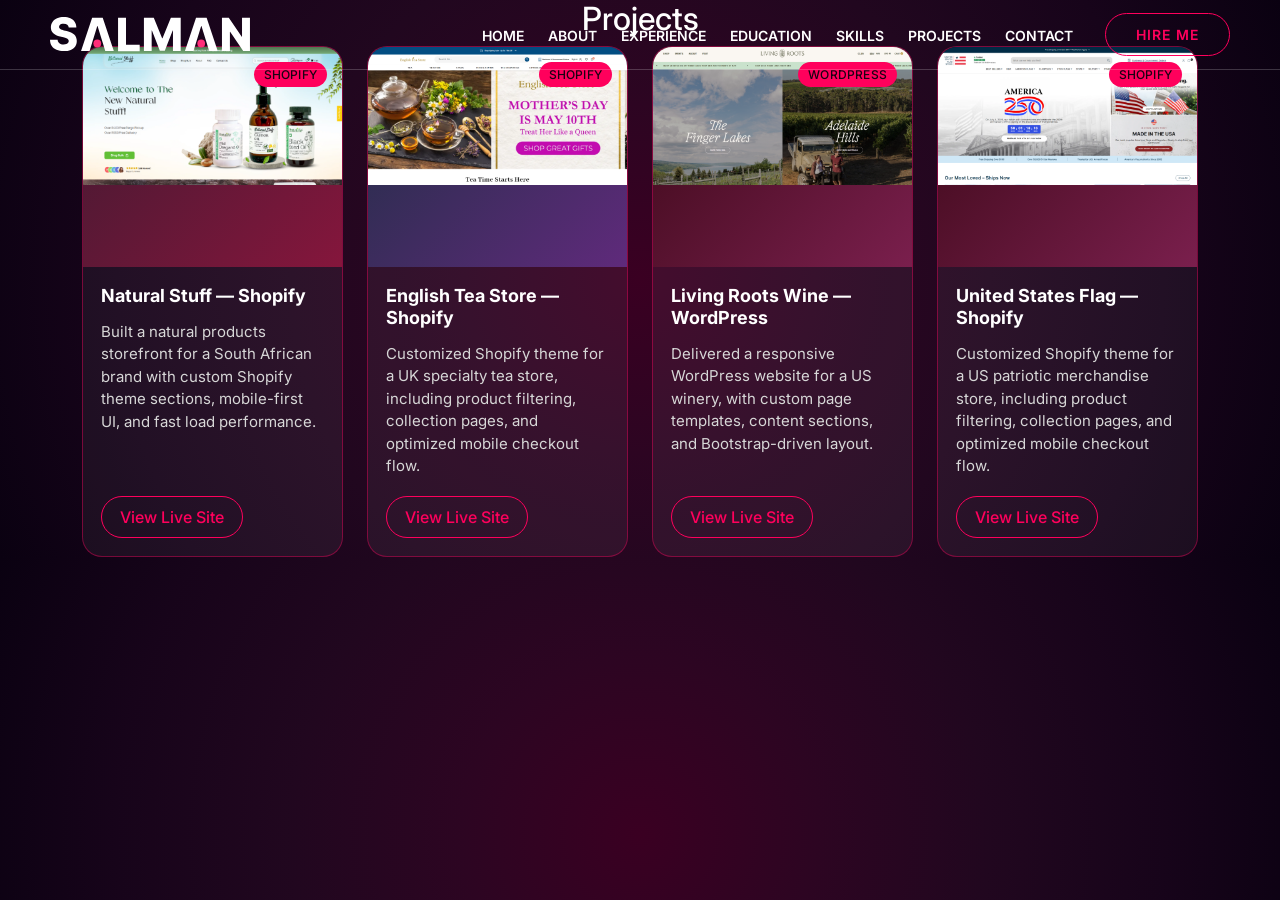
==== projects.html @ 9a0edfce "new page" ====
<!DOCTYPE html>
<html lang="en">
<head>
    <!-- Meta Tags -->
    <meta charset="UTF-8">
    <meta name="viewport" content="width=device-width, initial-scale=1.0">

    <!-- Css Files -->
    <link rel="stylesheet" href="css/bootstrap.css"/>
    <link rel="stylesheet" href="https://cdnjs.cloudflare.com/ajax/libs/animate.css/3.2.3/animate.css">
    <link rel="stylesheet" href="css/style.css"/>
    <link rel="stylesheet" href="css/responsive.css"/>
    <title>Projects - Salman Ansari Portfolio</title>
   
</head>
<body>

    <!-- Body Backgroun Animation -->
    <div class="hero"> 
        <div class="cube"></div>
        <div class="cube"></div>
        <div class="cube"></div>
        <div class="cube"></div>
        <div class="cube"></div>
        <div class="cube"></div>
        <div class="cube"></div>
        <div class="cube"></div>
        <div class="cube"></div>
        <div class="cube"></div>
    </div>
    <!-- Body Backgroun Animation -->

    <main>

        <!-- Navbar -->
        <header class="header">
            <div class="nav">
                <a href="index.html" class="site_logo">
                    <img src="Images/logo.svg" alt="Logo">
                </a>
                <button class="burger_menu">
                    <span></span>
                </button>
            </div>
            <div id="menu" class="">
                <nav class="main-nav">
                    <ul>
                        <li>
                            <a href="index.html#home" class="nav-link"> Home </a>
                        </li>
                        <li>
                            <a href="index.html#about" class="nav-link"> About </a>
                        </li>
                        <li> 
                            <a href="index.html#experience-edu" class="nav-link"> Experience </a>
                        </li>
                        <li>
                            <a href="index.html#experience-edu" class="nav-link"> Education </a>
                        </li>
                        <li>
                            <a href="index.html#skills" class="nav-link"> Skills </a>
                        </li>
                        <li>
                            <a href="#projects" class="nav-link active"> Projects </a>
                        </li>
                        <li>
                            <a href="index.html#contact" class="nav-link"> Contact </a>
                        </li>
                    </ul>
                </nav>
                <a href="index.html#contact" class="header-cta">Hire Me</a>

                <div class="menu-footer">
                    <div class="footer-nav">
                        <ul>
                            <li>
                                <a href="#"><i class="bi bi-facebook"></i> Facebook</a>
                            </li>
                            <li>
                                <a href="#"><i class="bi bi-instagram"></i> Instagram</a>
                            </li>
                            <li>
                                <a href="#"><i class="bi bi-twitter"></i> Twitter</a>
                            </li>
                            <li>
                                <a href="https://www.linkedin.com/in/salman-ansari-b76303213/"><i class="bi bi-linkedin"></i> Linkedin</a>
                            </li>
                        </ul>
                    </div>
                </div>
            </div>
        </header>
        <!-- Navbar End -->

        <!-- Projects Section -->
        <div class="projects_page">
            <div class="container">
                <div class="row justify-content-center">
                    <div class="col-12 text-center">
                        <h2>Projects</h2>
                    </div>
                </div>
                <div class="row g-4">
                    <div class="col-12 col-md-6 col-lg-3">
                        <div class="project-card">
                            <div class="project-thumb project-natural">
                                <img src="Images/project-image1.png" alt="Natural Stuff Shopify Storefront" class="img-fluid">
                            </div>
                            <div class="project-content">
                                <h6>Natural Stuff — Shopify <span class="project-badge">Shopify</span></h6>
                                <p>Built a natural products storefront for a South African brand with custom Shopify theme sections, mobile-first UI, and fast load performance.</p>
                                <a href="https://www.naturalstuff.co.za" target="_blank" class="project-btn">View Live Site</a>
                            </div>
                        </div>
                    </div>
                    <div class="col-12 col-md-6 col-lg-3">
                        <div class="project-card">
                            <div class="project-thumb project-tea">
                                <img src="Images/project-image2.png" alt="English Tea Store Shopify Storefront" class="img-fluid">
                            </div>
                            <div class="project-content">
                                <h6>English Tea Store — Shopify <span class="project-badge">Shopify</span></h6>
                                <p>Customized Shopify theme for a UK specialty tea store, including product filtering, collection pages, and optimized mobile checkout flow.</p>
                                <a href="https://www.englishteastore.com" target="_blank" class="project-btn">View Live Site</a>
                            </div>
                        </div>
                    </div>
                    <div class="col-12 col-md-6 col-lg-3">
                        <div class="project-card">
                            <div class="project-thumb project-wine">
                                <img src="Images/project-image3.png" alt="Living Roots Wine WordPress Website" class="img-fluid">
                            </div>
                            <div class="project-content">
                                <h6>Living Roots Wine — WordPress <span class="project-badge">WordPress</span></h6>
                                <p>Delivered a responsive WordPress website for a US winery, with custom page templates, content sections, and Bootstrap-driven layout.</p>
                                <a href="https://www.livingrootswine.com" target="_blank" class="project-btn">View Live Site</a>
                            </div>
                        </div>
                    </div>
                    <div class="col-12 col-md-6 col-lg-3 ">
                        <div class="project-card">
                            <div class="project-thumb project-wine">
                                <img src="Images/project-image4.png" alt="United States Flag Website" class="img-fluid">
                            </div>
                            <div class="project-content">
                                <h6>United States Flag — Shopify <span class="project-badge">Shopify</span></h6>
                                <p>Customized Shopify theme for a US patriotic merchandise store, including product filtering, collection pages, and optimized mobile checkout flow.</p>
                                <a href="https://www.united-states-flag.com/" target="_blank" class="project-btn">View Live Site</a>
                            </div>
                        </div>
                    </div>
                </div>
            </div>
        </div>

    </main>

    <!-- Js Files -->
    <script src="js/bootstrap.js"></script>
    <script src="js/javascript.js"></script>
</body>
</html>
---- css/style.css ----
/* Custom Fonts */
@import url('https://fonts.googleapis.com/css2?family=Inter:ital,opsz,wght@0,14..32,100..900;1,14..32,100..900&display=swap');

/* Bootstrap Icon */
@import url("https://cdn.jsdelivr.net/npm/bootstrap-icons@1.11.1/font/bootstrap-icons.css");


* {
    margin: 0;
    padding: 0;
    box-sizing: border-box;
}

body {
    overflow-x: hidden;
    font-family: 'Inter', sans-serif;
    background-image: radial-gradient(circle, #3a0022, #2d0522, #21071f, #17041a, #0a0111);
    color: #FFF;
}

button:focus {
    outline: none;
}

/* Body Background Animation */
.hero {
    position: absolute;
    left: 0;
    top: 0;
    width: 100%;
    height: 100vh;
    overflow: hidden;
    z-index: -1;
}

.cube {
    position: absolute;
    top: 80vh;
    left: 45vw;
    width: 10px;
    height: 10px;
    border: solid 1px #680228;
    transform-origin: top left;
    transform: scale(0) rotate(0deg) translate(-50%, -50%);
    -webkit-animation: cube 10s ease-in forwards infinite;
    animation: cube 10s ease-in forwards infinite;
}

.cube:nth-child(2n) {
    border-color: #461929;
}

.cube:nth-child(2) {
    -webkit-animation-delay: 1s;
    animation-delay: 1s;
    left: 25vw;
    top: 40vh;
}

.cube:nth-child(3) {
    -webkit-animation-delay: 2s;
    animation-delay: 2s;
    left: 88vw;
    top: 78vh;
}

.cube:nth-child(4) {
    -webkit-animation-delay: 4s;
    animation-delay: 4s;
    left: 90vw;
    top: 10vh;
}

.cube:nth-child(5) {
    -webkit-animation-delay: 5s;
    animation-delay: 5s;
    left: 10vw;
    top: 85vh;
}

.cube:nth-child(6) {
    -webkit-animation-delay: 7s;
    animation-delay: 7s;
    left: 43vw;
    top: 27vh;
}

.cube:nth-child(7) {
    -webkit-animation-delay: 8s;
    animation-delay: 8s;
    left: 60vw;
    top: 5vh;
}

.cube:nth-child(8) {
    -webkit-animation-delay: 9s;
    animation-delay: 9s;
    left: 75vw;
    top: 25vh;
}

.cube:nth-child(9) {
    -webkit-animation-delay: 11s;
    animation-delay: 11s;
    left: 8vw;
    top: 23vh;
}

.cube:nth-child(10) {
    -webkit-animation-delay: 12s;
    animation-delay: 12s;
    left: 60vw;
    top: 52vh;
}

@-webkit-keyframes cube {
    from {
        transform: scale(0) rotate(0deg) translate(-50%, -50%);
        opacity: 1;
    }

    to {
        transform: scale(20) rotate(960deg) translate(-50%, -50%);
        opacity: 0;
    }
}

@keyframes cube {
    from {
        transform: scale(0) rotate(0deg) translate(-50%, -50%);
        opacity: 1;
    }

    to {
        transform: scale(20) rotate(960deg) translate(-50%, -50%);
        opacity: 0;
    }
}


/* Header Css Start */
.header {
    padding: 10px 50px;
    border-bottom: 1px solid rgb(255 255 255 / 20%);
    position: fixed;
    top: 0;
    width: 100%;
    z-index: 99;
    transition: 0.25s ease-in-out;
}
.header.active {
    background-color: rgb(23 4 26 / 90%);
}
.header .nav {
    align-items: center;
    justify-content: space-between;
}

/* .header .site_logo {
    font-size: 35px;
    font-weight: 700;
    text-transform: uppercase;
    letter-spacing: 0.4px;
    color: #FFF;
    text-decoration: none;
} */
.header .site_logo img {
    width: 100%;
    max-width: 200px;
    height: auto;
}
#menu {
    /* background: #f3f3f3; */
    background-image: linear-gradient(to left top, #0a0111, #17041a, #21071f, #2d0522, #3a0022);
    height: 100%;
    left: 0;
    opacity: 0;
    overflow: hidden;
    position: fixed;
    text-align: center;
    top: 0;
    transition: all 0.4s ease-in-out;
    visibility: hidden;
    width: 100%;
    z-index: 1100;
}

#menu.open {
    opacity: 1;
    visibility: visible;
}

#menu.open li {
    -webkit-animation-duration: 1s;
    animation-duration: 1s;
    -webkit-animation-fill-mode: both;
    animation-fill-mode: both;
    -webkit-animation-name: fadeInUp;
    animation-name: fadeInUp;
}

#menu.open li:nth-child(1) {
    -webkit-animation-delay: 0.1s;
    animation-delay: 0.1s;
}

#menu.open li:nth-child(2) {
    -webkit-animation-delay: 0.2s;
    animation-delay: 0.2s;
}

#menu.open li:nth-child(3) {
    -webkit-animation-delay: 0.3s;
    animation-delay: 0.3s;
}

#menu.open li:nth-child(4) {
    -webkit-animation-delay: 0.4s;
    animation-delay: 0.4s;
}

#menu.open li:nth-child(5) {
    -webkit-animation-delay: 0.5s;
    animation-delay: 0.5s;
}

#menu.open li:nth-child(6) {
    -webkit-animation-delay: 0.6s;
    animation-delay: 0.6s;
}

#menu.open li:nth-child(7) {
    -webkit-animation-delay: 0.7s;
    animation-delay: 0.7s;
}

#menu.open li:nth-child(8) {
    -webkit-animation-delay: 0.8s;
    animation-delay: 0.8s;
}

#menu.open li:nth-child(9) {
    -webkit-animation-delay: 0.9s;
    animation-delay: 0.9s;
}

#menu.open li:nth-child(10) {
    -webkit-animation-delay: 1s;
    animation-delay: 1s;
}

#menu ul:hover a {
    opacity: 0.5;
}

#menu ul a {
    -webkit-transform: translateZ(0);
    transition: opacity 0.3s ease-in-out;
    position: relative;
}

#menu ul a::before {
    content: "";
    position: absolute;
    left: 0;
    top: 50%;
    transform: translateY(-50%);
    width: 0%;
    height: 2px;
    background-color: #FFF;
    transition: 0.3s ease-in-out;
}
#menu ul a:hover::before {
    width: 100%;
}
#menu ul a:hover {
    opacity: 1;
}



#menu .main-nav {
    position: relative;
    top: 50%;
    transform: translateY(-50%);
}

#menu .main-nav ul {
    list-style: none;
    margin: 0;
    padding: 0;
}

#menu .main-nav ul li {
    text-align: left;
    padding-inline: 40px;
}

#menu .main-nav a {
    color: #FFF;
    display: inline-block;
    font-size: 3vw;
    font-weight: bold;
    padding: 8px 10px;
    text-decoration: none;
    text-transform: uppercase;
    font-weight: 900;
    text-align: left;
    line-height: 1.2em;
}

#menu .main-nav a:first {
    padding-top: 0;
}

#menu .menu-footer {
    padding: 2rem;
    bottom: 0;
    left: 0;
    position: absolute;
    right: 0;
}

#menu .menu-footer ul {
    display: inline-block;
    list-style: none;
    margin: 0;
    padding: 0;
}

#menu .menu-footer ul li {
    display: inline;
    margin: 0 1rem;
}

#menu .menu-footer a {
    color: #FFF;
    text-decoration: none;
    text-transform: uppercase;
}

.burger_menu {
    background-color: transparent;
    border: none;
    cursor: pointer;
    display: inline-block;
    height: 50px;
    outline: none;
    padding: 0;
    pointer-events: initial;
    position: relative;
    vertical-align: middle;
    width: 50px;
    z-index: 1110;
}

.burger_menu span {
    background-color: #FFF;
    content: "";
    display: block;
    height: 2px;
    left: calc(50% - 13px);
    position: absolute;
    top: calc(50% - 1px);
    transform-origin: 50% 50%;
    transition: background-color 0.2s ease-in-out, top 0.2s 0.2s ease-out, transform 0.2s linear;
    width: 26px;
}

.burger_menu span:before,
.burger_menu span:after {
    background-color: #FFF;
    content: "";
    display: block;
    height: 2px;
    position: absolute;
    transform-origin: 50% 50%;
    transition: background-color 0.2s ease-in-out, top 0.2s 0.2s ease-out, transform 0.2s linear;
    width: 26px;
}

.burger_menu span:before {
    top: 7px;
}

.burger_menu span:after {
    top: -7px;
}

.burger_menu.active span {
    background-color: transparent;
    transition: background 0.2s ease-out;
}

.burger_menu.active span:before,
.burger_menu.active span:after {
    transition: top 0.2s ease-out, transform 0.2s 0.2s ease-out;
}

.burger_menu.active span:before {
    top: 0;
    transform: rotate3d(0, 0, 1, -45deg);
}

.burger_menu.active span:after {
    top: 0;
    transform: rotate3d(0, 0, 1, 45deg);
}


/* Header CSS End */

/* Full Page Navigation */
#fp-nav ul {
    background: #FFF;
    display: block;
    width: 3px;
}
#fp-nav ul li {
    margin: 0;
    height: 40px;
}
#fp-nav ul li a span:nth-child(2) {
    width: 3px !important;
    height: 100% !important;
    border-radius: 0 !important;
    left: 0;
    top: 0;
    margin: 0;
    transition: 0.3s ease-in-out;
    background: transparent;
    border: 0 !important;
}
#fp-nav ul li a.active span:nth-child(2) {
    background: #ff005c;
    margin: 0;
}
/* Full Page Navigation End */

/* Banner Section Css */
.banner_section h6 {
    text-transform: uppercase;
    letter-spacing: 3px;
    border-bottom: 2px solid #ff005c;
    display: inline-block;
    padding: 0 0px 4px 0px;
    font-size: 20px;
    font-weight: 500;
    margin-bottom: 24px;
}

.banner_section h1 {
    font-size: 90px;
    letter-spacing: 0.5px;
    font-weight: 700;
    text-transform: capitalize;
    line-height: 1.1em;
}

.banner_section h1 span {
    font-weight: 800;
    text-transform: uppercase;
    color: #ff005c;
    letter-spacing: 0.9px;
}

/* Download CV Button */
.download-btn {
    display: inline-block;
    margin-top: 30px;
    padding: 15px 30px;
    background: transparent;
    color: #ff005c;
    text-decoration: none;
    font-size: 18px;
    font-weight: 600;
    text-transform: uppercase;
    letter-spacing: 1px;
    border-radius: 50px;
    transition: all 0.3s ease;
    border: 1px solid #ff005c;
    animation: fadeInUp 1.2s ease-out 0.2s both;
}

.download-btn:hover {
    transform: translateY(-3px);
    background: #ff005c;
    color: #fff;
}

/* Banner Section Css End */


/* About Section Css Start */
.about_txt h6 {
    font-size: 20px;
    font-weight: 500;
    letter-spacing: 3px;
    margin-bottom: 16px;
    border-bottom: 2px solid #ff005c;
    display: inline-block;
    padding: 0 0px 4px 0px;
    text-transform: uppercase;
}

.about-summary {
    margin-top: 0px;
    overflow: hidden;
    overflow-y: auto;
}

.about_txt p {
    font-size: 18px;
    letter-spacing: 0.5px;
    line-height: 1.7em;
    margin-top: 0px;
    margin-bottom: 0;
}

.summery-read {
    color: #ff005c;
    text-transform: uppercase;
    font-size: 13px;
    font-weight: 600;
    cursor: pointer;
}

/* Firefox */
.about-summary {
    scrollbar-width: auto;
    scrollbar-color: #ff005c #25051f;
}

/* Chrome, Edge, and Safari */
.about-summary::-webkit-scrollbar {
    width: 10px;
}

.about-summary::-webkit-scrollbar-track {
    background: #25051f;
}

.about-summary::-webkit-scrollbar-thumb {
    background-color: #ff005c;
    border-radius: 0px;
    border: 1px solid #25051f;
}

/* About Section Css End */


/* Skills Section Css Start */
.skill_box::before {
    content: "";
    background-color: #ff005c;
    width: 100%;
    height: 100%;
    position: absolute;
    left: 50%;
    top: 50%;
    transform: translate(-50%, -50%) scale(0);
    transition: 0.3s ease-in-out;
    z-index: -1;
    margin-top: -1px;
    margin-bottom: -1px;
}
.skill_box:hover::before {
    transform: translate(-50%, -50%) scale(1);
}
.skill_box p {
    text-transform: uppercase;
    letter-spacing: 0.5px;
    font-weight: 600;
    font-size: 16px;
    /* margin-top: 14px; */
    margin-bottom: 0;
    transition: 0.3s ease-in-out;
}
.skill_box svg {
    transition-delay: 0.28s;
}
.skill_box:hover svg {
    filter: brightness(0) saturate(100%) invert(2%) sepia(53%) saturate(5116%) hue-rotate(269deg) brightness(71%) contrast(102%);
}
.skill_box:hover p {
    color: #0a0111;
}
.exp-div ul {
    list-style: none;
    padding-left: 0;
}

/* Projects Section Css Start */
.projects_section {
    padding: 100px 0;
    /* background: rgba(255, 255, 255, 0.01); */
}

.projects_section h2 {
    font-size: 50px;
    font-weight: 700;
    text-align: center;
    margin-bottom: 40px;
}

.project-card {
    background: rgba(255, 255, 255, 0.05);
    border-radius: 20px;
    overflow: hidden;
    transition: transform 0.3s ease, box-shadow 0.3s ease;
    border: 1px solid rgba(255, 0, 92, 0.4);
    display: flex;
    flex-direction: column;
    height: 100%;
    position: relative;
}

.project-card:hover {
    transform: translateY(-8px);
    box-shadow: 0 30px 60px rgba(0, 0, 0, 0.16);
}

.project-thumb {
    min-height: 220px;
    background-size: cover;
    background-position: center;
    flex: 0 0 auto;
}
.project-thumb img {
    width: 100%;
    height: auto;
}
.project-natural {
    background: linear-gradient(135deg, #3f1a31 0%, #85163c 100%);
}

.project-tea {
    background: linear-gradient(135deg, #1f2e44 0%, #5f2a7b 100%);
}

.project-wine {
    background: linear-gradient(135deg, #3a0816 0%, #7a1f4d 100%);
}

.project-content {
    padding: 24px;
    display: flex;
    flex-direction: column;
    flex: 1;
}

.project-content h6 {
    font-size: 22px;
    font-weight: 700;
    margin-bottom: 14px;
    color: #fff;
    display: flex;
    align-items: center;
    gap: 12px;
    flex-wrap: wrap;
}

.project-badge {
    display: inline-block;
    padding: 5px 10px;
    font-size: 12px;
    font-weight: 500;
    color: #1a0112;
    background: #ff005c;
    border-radius: 999px;
    text-transform: uppercase;
    letter-spacing: 0.2px;
    position: absolute;
    top: 15px;
    right: 15px;
    line-height: normal;
}

.project-content p {
    font-size: 16px;
    line-height: 1.75em;
    color: #d7d7d7;
    margin-bottom: 18px;
    flex: 1;
}

.project-btn {
    display: inline-flex;
    align-items: center;
    justify-content: center;
    padding: 8px 18px;
    border: 1px solid #ff005c;
    color: #ff005c;
    background: transparent;
    border-radius: 999px;
    font-weight: 500;
    text-decoration: none;
    transition: background 0.3s ease, color 0.3s ease, transform 0.3s ease;
    margin-top: auto;
    width: fit-content;
}

.project-btn:hover {
    background: rgba(255, 0, 92, 0.12);
    color: #fff;
    transform: translateY(-1px);
    border-color: #ff005c;
}
.projects_section .container {
    max-width: 1810px;
}

/* Projects Section Css End */

/* Contact Section Css Start */
.contact_section h2 {
    font-size: 50px;
    font-weight: 700;
    text-align: center;
    margin-bottom: 30px;
}


.contact_section a {
    color: #ff005c;
    text-decoration: none;
}
/* Banner Section Enhanced */
.banner_section {
    display: flex;
    align-items: center;
    justify-content: center;
    min-height: 100vh;
    text-align: center;
    position: relative;
}

.banner_section h6 {
    font-size: 20px;
    font-weight: 300;
    letter-spacing: 3px;
    margin-bottom: 20px;
    color: #ff005c;
    animation: fadeInUp 1s ease-out;
}

.banner_section h1 {
    font-size: 80px;
    font-weight: 700;
    letter-spacing: 0.5px;
    line-height: 1.1em;
    animation: fadeInUp 1.2s ease-out 0.2s both;
}

.banner_section h1 span {
    background: linear-gradient(45deg, #ff005c, #ff4081);
    -webkit-background-clip: text;
    -webkit-text-fill-color: transparent;
    background-clip: text;
    font-weight: 800;
    text-transform: uppercase;
    letter-spacing: 0.9px;
}

/* About Section Enhanced */
.about_section {
    padding: 100px 0;
    background: rgba(255, 255, 255, 0.02);
}

.about_txt {
    max-width: 760px;
    margin: 0 auto;
}

.about_txt h6 {
    font-size: 20px;
    font-weight: 500;
    letter-spacing: 3px;
    margin-bottom: 24px;
    color: #ff005c;
    position: relative;
    text-align: center;
}

.about_txt h2 {
    font-size: 38px;
    letter-spacing: 1px;
    line-height: 1.15em;
    font-weight: 700;
    margin-bottom: 40px;
    background: linear-gradient(45deg, #fff, #ccc);
    -webkit-background-clip: text;
    -webkit-text-fill-color: transparent;
    background-clip: text;
    text-align: center;
}

.about-summary {
    margin-top: 0px;
    padding: 22px;
    background: rgba(255, 255, 255, 0.05);
    border-radius: 20px;
    border: 1px solid rgba(255, 0, 92, 0.4);
    /* border-left: 4px solid #ff005c; */
}

.about-summary .summary-col {
    margin-bottom: 20px;
}

.about-summary .summary-col p {
    font-size: 16px;
    letter-spacing: 0.5px;
    line-height: 1.8em;
    margin-bottom: 0;
    color: #e0e0e0;
}

.about-cards {
    display: grid;
    grid-template-columns: 1fr;
    gap: 20px;
}

.about-card {
    background: rgba(255, 255, 255, 0.05);
    border: 1px solid rgba(255, 0, 92, 0.4);
    border-radius: 20px;
    padding: 24px;
    box-shadow: 0 25px 45px rgba(0, 0, 0, 0.1);
    transition: transform 0.3s ease, border-color 0.3s ease;
}

.about-card:hover {
    transform: translateY(-5px);
    border-color: rgba(255, 0, 92, 0.35);
}

.about-card span {
    display: inline-block;
    padding: 0;
    color: #ff005c;
    font-weight: 700;
    font-size: 26px;
}

.about-card h6 {
    font-size: 22px;
    margin-bottom: 10px;
    color: #fff;
}

.about-card p {
    color: #d7d7d7;
    line-height: 1.7;
    margin-bottom: 0;
}

/* Experience & Education Section Enhanced */
.education_experience {
    padding: 100px 0;
    /* background: rgba(255, 255, 255, 0.01); */
}

.education_experience h2 {
    font-size: 32px;
    font-weight: 700;
    margin-bottom: 40px;
    color: #fff;
}

.edu-div, .exp-div {
    background: rgba(255, 255, 255, 0.05);
    border-radius: 15px;
    padding: 20px;
    margin-bottom: 20px;
    border: 1px solid rgba(255, 0, 92, 0.4);
    transition: transform 0.3s ease, box-shadow 0.3s ease;
}

.edu-div:hover, .exp-div:hover {
    transform: translateY(-5px);
    box-shadow: 0 10px 30px rgba(255, 0, 92, 0.2);
}

.edu-div h6, .exp-div h6 {
    font-size: 22px;
    font-weight: 600;
    color: #ff005c;
    margin-bottom: 10px;
}

.edu-div p, .exp-div p {
    font-size: 14px;
    color: #ccc;
    margin-bottom: 0px;
}
.exp-div p {
    margin-bottom: 15px;
}

.exp-div ul {
    list-style: none;
    padding-left: 0;
}

.exp-div ul li {
    margin-bottom: 8px;
    font-size: 14px;
    line-height: 1.4em;
    color: #e0e0e0;
    position: relative;
    padding-left: 20px;
}

.exp-div ul li::before {
    content: '•';
    color: #ff005c;
    font-weight: bold;
    position: absolute;
    left: 0;
}

/* Skills Section Enhanced */
.skills_section {
    padding: 80px 0;
    background: rgba(255, 255, 255, 0.02);
}

.skills_section h2 {
    font-size: 50px;
    font-weight: 700;
    text-align: center;
    margin-bottom: 50px;
    color: #fff;
}

.skill_box {
    border: 1px solid rgba(255, 0, 92, 0.4);
    border-radius: 15px;
    padding: 20px;
    text-align: center;
    position: relative;
    z-index: 1;
    overflow: hidden;
    transition: all 0.3s ease;
    background: rgba(255, 255, 255, 0.02);
}

.skill_box::before {
    content: "";
    background: linear-gradient(45deg, #ff005c, #ff4081);
    width: 100%;
    height: 100%;
    position: absolute;
    left: 50%;
    top: 50%;
    transform: translate(-50%, -50%) scale(0);
    transition: 0.3s ease-in-out;
    z-index: -1;
    border-radius: 13px;
}

.skill_box:hover::before {
    transform: translate(-50%, -50%) scale(1);
}
.skill_box .skill_icon_box i {
    transition: 0.3s ease-in-out;
}
.skill_box:hover .skill_icon_box i {
    color: #0a0111 !important;
}
.skill_box p {
    text-transform: uppercase;
    letter-spacing: 0.5px;
    font-weight: 600;
    font-size: 16px;
    margin-bottom: 0;
    transition: 0.3s ease-in-out;
    position: relative;
    z-index: 2;
}

.skill_box:hover p {
    color: #0a0111;
}

/* Contact Section Enhanced */
.contact_section {
    padding: 100px 0;
    background: rgba(255, 255, 255, 0.02);
}

.contact_section h2 {
    font-size: 50px;
    font-weight: 700;
    text-align: center;
    margin-bottom: 10px;
    color: #fff;
}

.contact_section .contact-item:hover {
    transform: translateY(-5px);
}

.contact_section .contact-item p {
    font-size: 18px;
    margin-bottom: 0;
    color: #e0e0e0;
}

.contact_section .contact-item a {
    color: #ff005c;
    text-decoration: none;
    font-weight: 500;
}

.contact_section .contact-item a:hover {
    text-decoration: underline;
}

/* Animations */
@keyframes fadeInUp {
    from {
        opacity: 0;
        transform: translateY(30px);
    }
    to {
        opacity: 1;
        transform: translateY(0);
    }
}

/* Availability Badge */
.availability-badge {
    display: flex;
    align-items: center;
    justify-content: center;
    gap: 10px;
    margin-bottom: 0;
    font-size: 16px;
    color: #e0e0e0;
}
.availability-badge p {
    margin: 0;
}
.availability-dot {
    width: 12px;
    height: 12px;
    background-color: #4ade80;
    border-radius: 50%;
    animation: pulse 2s infinite;
    box-shadow: 0 0 10px rgba(74, 222, 128, 0.6);
}

@keyframes pulse {
    0%, 100% {
        box-shadow: 0 0 10px rgba(74, 222, 128, 0.6);
    }
    50% {
        box-shadow: 0 0 20px rgba(74, 222, 128, 0.8);
    }
}

/* Contact Form Styles */
.contact-form-wrapper {
    background: rgba(255, 255, 255, 0.05);
    padding: 23px;
    border-radius: 10px;
    border: 1px solid rgba(255, 0, 92, 0.4);
}

.contact-form-wrapper h5 {
    font-size: 24px;
    font-weight: 600;
    margin-bottom: 25px;
    color: #fff;
}

.contact-form .form-control {
    background: rgba(255, 255, 255, 0.08);
    border: 1px solid rgba(255, 0, 92, 0.2);
    color: #fff;
    font-size: 15px;
    padding: 12px 15px;
    border-radius: 6px;
    transition: all 0.3s ease;
}

.contact-form .form-control::placeholder {
    color: rgba(255, 255, 255, 0.5);
}

.contact-form .form-control:focus {
    background: rgba(255, 255, 255, 0.1);
    border-color: #ff005c;
    box-shadow: 0 0 0 0.2rem rgba(255, 0, 92, 0.25);
    color: #fff;
}

.contact-form textarea.form-control {
    resize: vertical;
    min-height: 120px;
}

.btn-send {
    background: linear-gradient(135deg, #ff005c, #ff3580);
    color: #fff;
    border: none;
    padding: 12px 30px;
    font-size: 16px;
    font-weight: 600;
    border-radius: 6px;
    cursor: pointer;
    transition: all 0.3s ease;
    width: 100%;
}

.btn-send:hover {
    transform: translateY(-2px);
    box-shadow: 0 8px 20px rgba(255, 0, 92, 0.3);
}

.btn-send:active {
    transform: translateY(0);
}

/* Contact Details Styles */
.contact-details {
    display: flex;
    flex-direction: column;
    gap: 20px;
}

.contact-details .contact-item {
    display: flex;
    align-items: flex-start;
    gap: 20px;
    background: rgba(255, 255, 255, 0.05);
    padding: 20px;
    border-radius: 10px;
    border: 1px solid rgba(255, 0, 92, 0.4);
    transition: all 0.3s ease;
}

.contact-details .contact-item:hover {
    background: rgba(255, 255, 255, 0.08);
    border-color: #ff005c;
    transform: translateX(5px);
}

.contact-details .contact-item i {
    font-size: 28px;
    color: #ff005c;
    flex-shrink: 0;
    margin-top: 0px;
}

.contact-info {
    flex: 1;
}

.contact-label {
    font-size: 13px;
    color: rgba(255, 255, 255, 0.6);
    margin-bottom: 5px;
    font-weight: 500;
    text-transform: uppercase;
    letter-spacing: 0.5px;
}

.contact-details .contact-item a {
    color: #ff005c;
    text-decoration: none;
    font-size: 16px;
    transition: all 0.3s ease;
}

.contact-details .contact-item a:hover {
    color: #ff3580;
    text-decoration: underline;
}


.fp-watermark {
    display: none;
}
---- css/responsive.css ----
@media screen and (max-width:1440px) {
    .banner_section h1 {
        font-size: 70px;
    }

    .download-btn {
        margin-top: 16px;
        padding: 13px 30px;
        font-size: 16px;
    }

    .about_section,
    .education_experience,
    .projects_section,
    .contact_section,
    .skills_section {
        padding: 20px 0;
    }

    .about-card {
        border-radius: 15px;
        padding: 15px;
    }

    .about-summary {
        padding: 15px;
        border-radius: 15px;
    }

    .about_txt h2 {
        font-size: 34px;
        margin-bottom: 20px;
    }

    .about_txt h6 {
        font-size: 16px;
        margin-bottom: 16px;
    }

    .about_txt p {
        font-size: 16px;
    }

    .about-card h6 {
        font-size: 20px;
    }

    .education_experience h2 {
        width: 100%;
        font-size: 28px;
    }

    .skill_box {
        padding: 14px;
    }

    .skill_box .skill_icon_box i {
        font-size: 34px !important;
    }

    .skills_section h2 {
        font-size: 40px;
        margin-bottom: 36px;
    }

    .projects_section h2 {
        font-size: 40px;
        margin-bottom: 30px;
    }

    .project-content {
        padding: 18px;
    }

    .project-content h6 {
        font-size: 18px;
    }

    .project-content p {
        font-size: 15px;
        line-height: 1.5em;
    }

    .contact_section h2 {
        font-size: 40px;
    }

    .contact-form-wrapper {
        padding: 18px;
    }

    .contact-details .contact-item {
        padding: 18px 16px;
    }
}

@media screen and (min-width:992px) and (max-width: 1440px) {
    .education_experience .container .row .col-12.col-lg-6 {
        width: 100%;
        display: flex;
        flex-wrap: wrap;
        column-gap: 20px;
    }

    .education_experience .container .row .col-12.col-lg-6 .edu-div,
    .education_experience .container .row .col-12.col-lg-6 .exp-div {
        flex: 1;
    }
}

@media screen and (max-width: 1199px) {
    .header .site_logo img {
        max-width: 170px;
    }
}

@media screen and (min-width: 992px) {
    .header {
        display: flex;
        align-items: center;
        justify-content: space-between;
        padding: 13px 50px;
    }

    .header .nav {
        display: flex;
        align-items: center;
        gap: 1.5rem;
    }

    #menu {
        display: flex;
        align-items: center;
        justify-content: flex-end;
        gap: 2rem;
        position: static;
        width: auto;
        height: auto;
        background: transparent;
        opacity: 1;
        visibility: visible;
        overflow: visible;
        transition: none;
        top: auto;
        left: auto;
        padding: 0;
    }

    #menu .main-nav {
        position: static;
        top: auto;
        transform: none;
        flex: 1;
    }

    #menu .main-nav ul {
        display: flex;
        gap: 1.5rem;
        margin: 0;
        padding: 0;
        list-style: none;
        align-items: center;
        justify-content: flex-end;
    }

    #menu .main-nav ul li {
        text-align: center;
        padding-inline: 0;
    }

    #menu .main-nav a {
        font-size: 14px;
        font-weight: 600;
        text-transform: uppercase;
        padding: 0;
    }

    .header-cta {
        display: inline-block;
        border: 1px solid #ff005c;
        color: #ff005c;
        padding: 10px 30px;
        border-radius: 50px;
        text-decoration: none;
        text-transform: uppercase;
        font-weight: 600;
        transition: background-color 0.2s ease, color 0.2s ease;
        letter-spacing: 1px;
        font-size: 14px;
    }

    .header-cta:hover {
        background: #ff005c;
        color: #fff;
    }

    #menu .menu-footer {
        display: none;
    }

    .burger_menu {
        display: none;
    }
}

@media screen and (max-width: 991px) {
    a.header-cta {
        display: none;
    }

    .banner_section h1 {
        font-size: 64px;
    }

    .banner_section {
        min-height: unset;
        padding-block: 150px 80px;
    }

    .about-summary {
        margin-bottom: 20px;
    }

    .education_experience h2 {
        font-size: 32px;
    }

    .skills_section h2 {
        font-size: 40px;
        margin-bottom: 40px;
    }

    .skill_box p {
        font-size: 12px;
    }

    .skill_box {
        padding: 18px 12px;
    }

    .skill_box .skill_icon_box i {
        font-size: 34px !important;
    }

    .projects_section,
    .contact_section,
    .education_experience,
    .about_section {
        padding: 80px 0;
    }

    .projects_section h2 {
        font-size: 40px;
    }

    .project-content {
        padding: 20px 12px;
    }

    .contact_section h2 {
        font-size: 40px;
    }

    .hero {
        position: fixed;
    }

    #menu .menu-footer ul {
        margin-right: auto;
        display: grid;
        align-items: center;
        grid-template-columns: 1fr 1fr 1fr 1fr;
    }

    .header .site_logo img {
        max-width: 180px;
    }
}

@media screen and (max-width: 767px) {
    .project-thumb {
        min-height: 160px;
    }

    .banner_section h1 {
        font-size: 8.5vw;
    }

    .download-btn {
        padding: 12px 30px;
        font-size: 3.5vw;
        font-weight: 500;
    }

    .banner_section h6 {
        font-size: 16px;
    }

    .about_txt h6 {
        font-size: 16px;
        margin-bottom: 20px;
    }

    .about_txt h2 {
        font-size: 7vw;
    }

    .about-summary {
        margin-bottom: 20px;
        padding: 16px;
        border-radius: 10px;
    }

    .about_txt p {
        font-size: 15px;
        line-height: 1.5em;
        font-weight: 300;
    }

    .about-card {
        border-radius: 10px;
        padding: 16px;
    }

    .about-card p {
        line-height: 1.5;
        font-size: 15px;
    }

    .about-card h6 {
        font-size: 20px;
        margin-bottom: 10px;
    }

    .about-card span {
        font-size: 22px;
    }

    .education_experience h2 {
        font-size: 7vw;
    }

    .edu-div,
    .exp-div {
        border-radius: 10px;
        padding: 16px;
        margin-bottom: 12px;
    }

    .edu-div h6,
    .exp-div h6 {
        font-size: 20px;
    }

    .skills_section h2,
    .projects_section h2,
    .contact_section h2 {
        font-size: 8vw;
        margin-bottom: 30px;
    }

    .skill_box {
        padding: 14px 10px;
        border-radius: 10px;
    }

    .project-content h6 {
        font-size: 20px;
        margin-bottom: 10px;
    }

    .project-content p {
        font-size: 15px;
        line-height: 1.5em;
        margin-bottom: 15px;
    }

    .project-btn {
        font-size: 14px;
    }

    .contact_section h2 {
        margin-bottom: 10px;
    }

    .contact-form-wrapper {
        padding: 16px;
    }

    .contact-form-wrapper h5 {
        font-size: 20px;
        margin-bottom: 22px;
    }

    .contact-details .contact-item {
        gap: 16px;
        padding: 16px;
        border-radius: 10px;
    }

    .contact-details .contact-item i {
        font-size: 22px;
    }

    #menu .main-nav ul li {
        text-align: left;
        padding-inline: 10px;
    }

    #menu .main-nav a {
        font-size: 8vw;
    }

    #menu .menu-footer ul li {
        display: block;
        margin: 12px 0rem 0 0rem;
        text-align: left;
    }

    #menu .menu-footer a {
        font-size: 14px;
    }

    #menu .menu-footer {
        padding: 2rem 20px;
    }

    .btn-send {
        padding: 10px 20px;
        font-size: 14px;
    }

    .availability-badge {
        font-size: 14px;
    }

    .header {
        padding: 8px 15px;
    }

    #menu .menu-footer ul {
        margin-right: auto;
        display: grid;
        align-items: center;
        grid-template-columns: 1fr 1fr;
    }

    .header .site_logo img {
        max-width: 140px;
    }
}
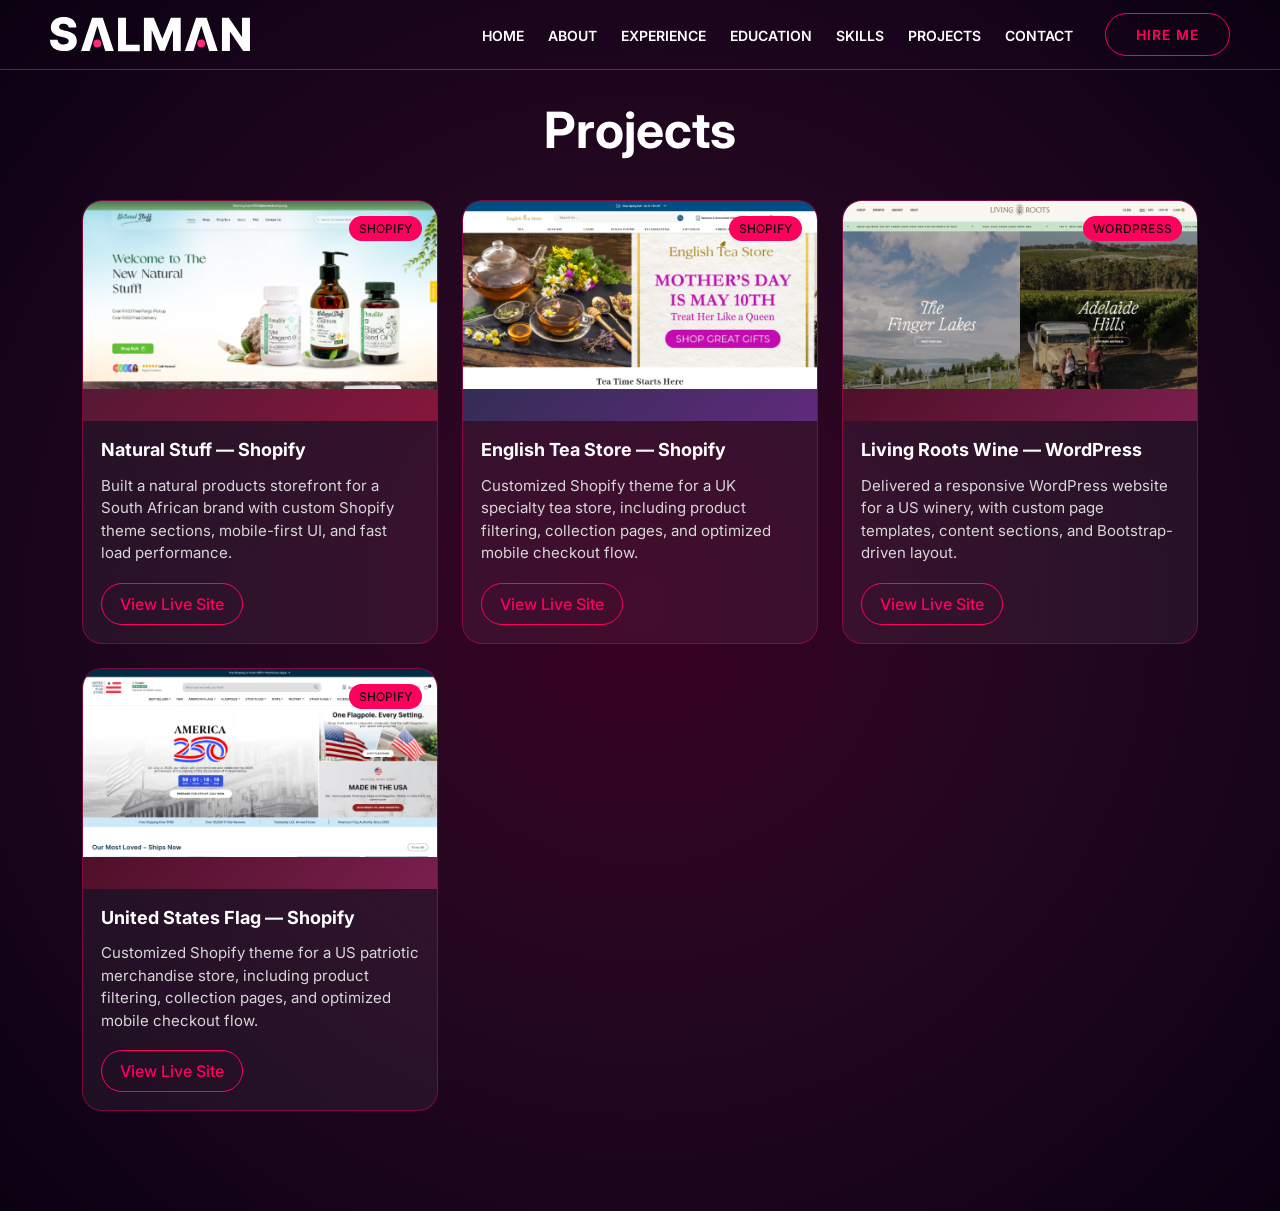
==== commit ea4812ad: "css update" ====
--- a/projects.html
+++ b/projects.html
@@ -101,7 +101,7 @@
                     </div>
                 </div>
                 <div class="row g-4">
-                    <div class="col-12 col-md-6 col-lg-3">
+                    <div class="col-12 col-md-6 col-lg-4">
                         <div class="project-card">
                             <div class="project-thumb project-natural">
                                 <img src="Images/project-image1.png" alt="Natural Stuff Shopify Storefront" class="img-fluid">
@@ -113,7 +113,7 @@
                             </div>
                         </div>
                     </div>
-                    <div class="col-12 col-md-6 col-lg-3">
+                    <div class="col-12 col-md-6 col-lg-4">
                         <div class="project-card">
                             <div class="project-thumb project-tea">
                                 <img src="Images/project-image2.png" alt="English Tea Store Shopify Storefront" class="img-fluid">
@@ -125,7 +125,7 @@
                             </div>
                         </div>
                     </div>
-                    <div class="col-12 col-md-6 col-lg-3">
+                    <div class="col-12 col-md-6 col-lg-4">
                         <div class="project-card">
                             <div class="project-thumb project-wine">
                                 <img src="Images/project-image3.png" alt="Living Roots Wine WordPress Website" class="img-fluid">
@@ -137,7 +137,7 @@
                             </div>
                         </div>
                     </div>
-                    <div class="col-12 col-md-6 col-lg-3 ">
+                    <div class="col-12 col-md-6 col-lg-4 ">
                         <div class="project-card">
                             <div class="project-thumb project-wine">
                                 <img src="Images/project-image4.png" alt="United States Flag Website" class="img-fluid">
--- a/css/style.css
+++ b/css/style.css
@@ -467,12 +467,12 @@
 /* Download CV Button */
 .download-btn {
     display: inline-block;
-    margin-top: 30px;
-    padding: 15px 30px;
+    margin-top: 26px;
+    padding: 14px 25px;
     background: transparent;
     color: #ff005c;
     text-decoration: none;
-    font-size: 18px;
+    font-size: 16px;
     font-weight: 600;
     text-transform: uppercase;
     letter-spacing: 1px;
@@ -596,7 +596,8 @@
     /* background: rgba(255, 255, 255, 0.01); */
 }
 
-.projects_section h2 {
+.projects_section h2,
+.projects_page h2 {
     font-size: 50px;
     font-weight: 700;
     text-align: center;
@@ -706,8 +707,12 @@
     transform: translateY(-1px);
     border-color: #ff005c;
 }
-.projects_section .container {
+/* .projects_section .container {
     max-width: 1810px;
+} */
+
+.projects_page {
+    padding: 100px 0;
 }
 
 /* Projects Section Css End */
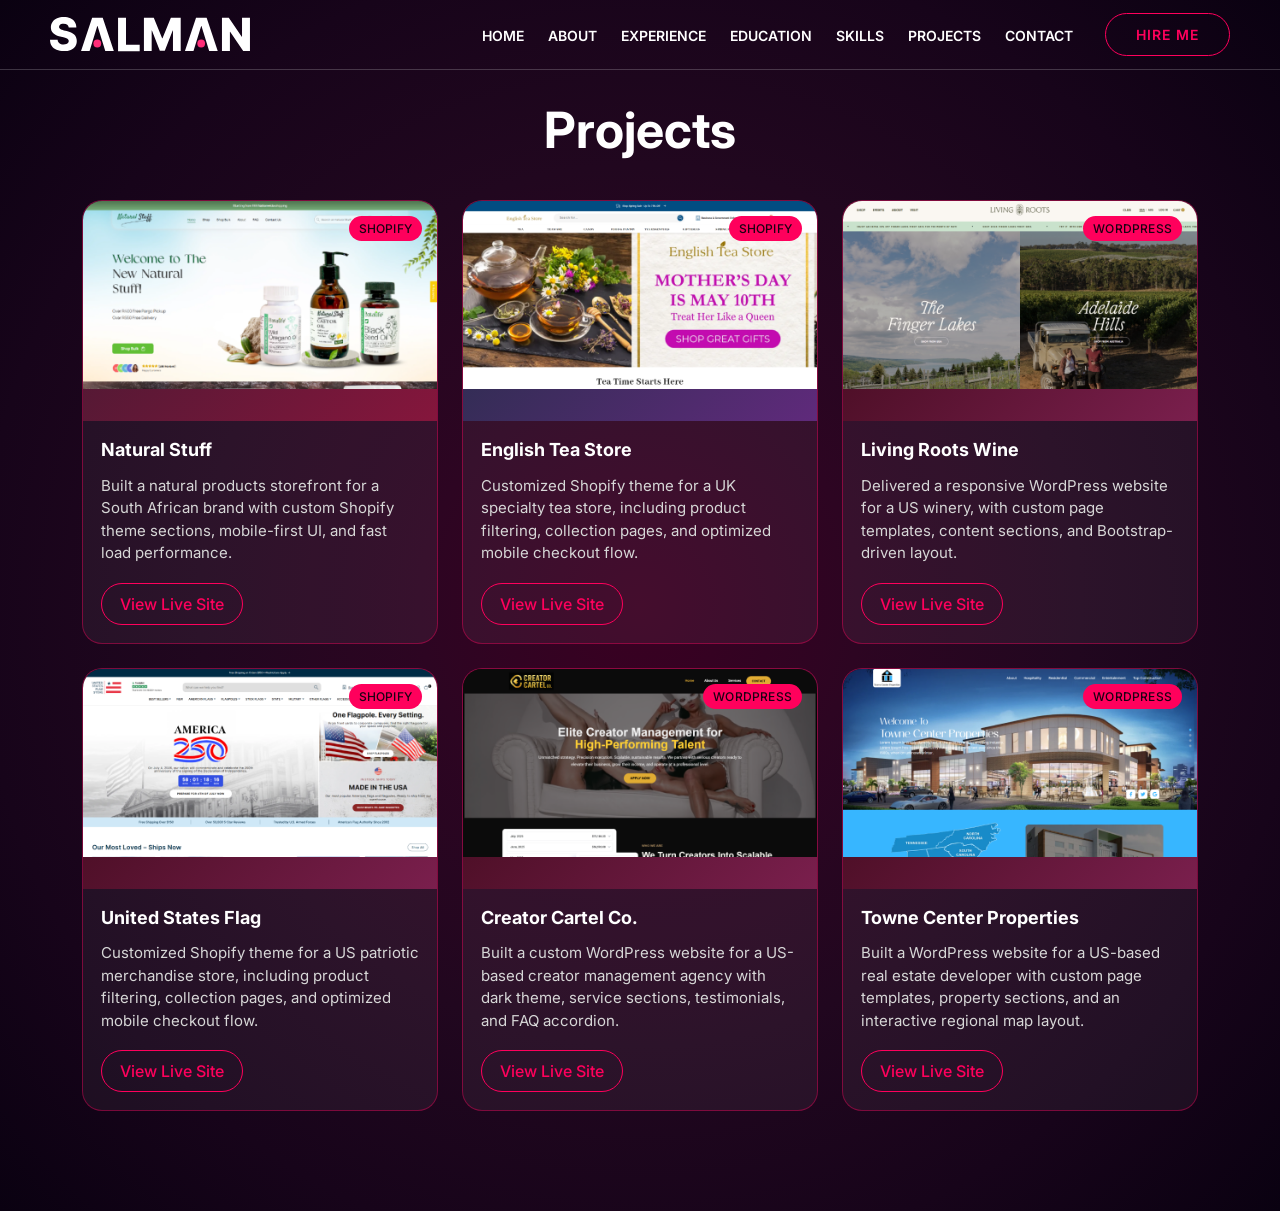
==== commit 178af56e: "project update" ====
--- a/projects.html
+++ b/projects.html
@@ -4,6 +4,21 @@
     <!-- Meta Tags -->
     <meta charset="UTF-8">
     <meta name="viewport" content="width=device-width, initial-scale=1.0">
+    <meta name="description" content="Projects by Salman Ansari - Frontend Developer. Showcase of Shopify stores, WordPress websites, and responsive web designs.">
+    <meta name="keywords" content="frontend developer projects, web development portfolio, Shopify projects, WordPress websites, Salman Ansari">
+    <meta name="author" content="Salman Ansari">
+    <meta name="robots" content="index, follow">
+    <meta property="og:title" content="Projects - Salman Ansari Portfolio">
+    <meta property="og:description" content="Explore the projects of Salman Ansari, including e-commerce stores and custom websites.">
+    <meta property="og:image" content="Images/logo.svg">
+    <meta property="og:url" content="https://salmanansari-17.github.io/projects.html">
+    <meta property="og:type" content="website">
+    <meta name="twitter:card" content="summary_large_image">
+    <meta name="twitter:title" content="Projects - Salman Ansari Portfolio">
+    <meta name="twitter:description" content="Explore the projects of Salman Ansari, including e-commerce stores and custom websites.">
+    <meta name="twitter:image" content="Images/logo.svg">
+    <link rel="icon" type="image/png" href="Images/favcion.png">
+    <link rel="canonical" href="https://salmanansari-17.github.io/projects.html">
 
     <!-- Css Files -->
     <link rel="stylesheet" href="css/bootstrap.css"/>
@@ -107,7 +122,7 @@
                                 <img src="Images/project-image1.png" alt="Natural Stuff Shopify Storefront" class="img-fluid">
                             </div>
                             <div class="project-content">
-                                <h6>Natural Stuff — Shopify <span class="project-badge">Shopify</span></h6>
+                                <h6>Natural Stuff <span class="project-badge">Shopify</span></h6>
                                 <p>Built a natural products storefront for a South African brand with custom Shopify theme sections, mobile-first UI, and fast load performance.</p>
                                 <a href="https://www.naturalstuff.co.za" target="_blank" class="project-btn">View Live Site</a>
                             </div>
@@ -119,7 +134,7 @@
                                 <img src="Images/project-image2.png" alt="English Tea Store Shopify Storefront" class="img-fluid">
                             </div>
                             <div class="project-content">
-                                <h6>English Tea Store — Shopify <span class="project-badge">Shopify</span></h6>
+                                <h6>English Tea Store <span class="project-badge">Shopify</span></h6>
                                 <p>Customized Shopify theme for a UK specialty tea store, including product filtering, collection pages, and optimized mobile checkout flow.</p>
                                 <a href="https://www.englishteastore.com" target="_blank" class="project-btn">View Live Site</a>
                             </div>
@@ -131,7 +146,7 @@
                                 <img src="Images/project-image3.png" alt="Living Roots Wine WordPress Website" class="img-fluid">
                             </div>
                             <div class="project-content">
-                                <h6>Living Roots Wine — WordPress <span class="project-badge">WordPress</span></h6>
+                                <h6>Living Roots Wine <span class="project-badge">WordPress</span></h6>
                                 <p>Delivered a responsive WordPress website for a US winery, with custom page templates, content sections, and Bootstrap-driven layout.</p>
                                 <a href="https://www.livingrootswine.com" target="_blank" class="project-btn">View Live Site</a>
                             </div>
@@ -143,9 +158,34 @@
                                 <img src="Images/project-image4.png" alt="United States Flag Website" class="img-fluid">
                             </div>
                             <div class="project-content">
-                                <h6>United States Flag — Shopify <span class="project-badge">Shopify</span></h6>
+                                <h6>United States Flag <span class="project-badge">Shopify</span></h6>
                                 <p>Customized Shopify theme for a US patriotic merchandise store, including product filtering, collection pages, and optimized mobile checkout flow.</p>
                                 <a href="https://www.united-states-flag.com/" target="_blank" class="project-btn">View Live Site</a>
+                            </div>
+                        </div>
+                    </div>
+                    
+                    <div class="col-12 col-md-6 col-lg-4 ">
+                        <div class="project-card">
+                            <div class="project-thumb project-wine">
+                                <img src="Images/project-image5.png" alt="Creator Cartel Co. Website" class="img-fluid">
+                            </div>
+                            <div class="project-content">
+                                <h6>Creator Cartel Co. <span class="project-badge">WordPress</span></h6>
+                                <p>Built a custom WordPress website for a US-based creator management agency with dark theme, service sections, testimonials, and FAQ accordion.</p>
+                                <a href="https://creatorcartelco.com/" target="_blank" class="project-btn">View Live Site</a>
+                            </div>
+                        </div>
+                    </div>
+                    <div class="col-12 col-md-6 col-lg-4 ">
+                        <div class="project-card">
+                            <div class="project-thumb project-wine">
+                                <img src="Images/project-image6.png" alt="Towne Center Properties Website" class="img-fluid">
+                            </div>
+                            <div class="project-content">
+                                <h6>Towne Center Properties <span class="project-badge">WordPress</span></h6>
+                                <p>Built a WordPress website for a US-based real estate developer with custom page templates, property sections, and an interactive regional map layout.</p>
+                                <a href="https://tcp.nadeemdesigns.com/" target="_blank" class="project-btn">View Live Site</a>
                             </div>
                         </div>
                     </div>
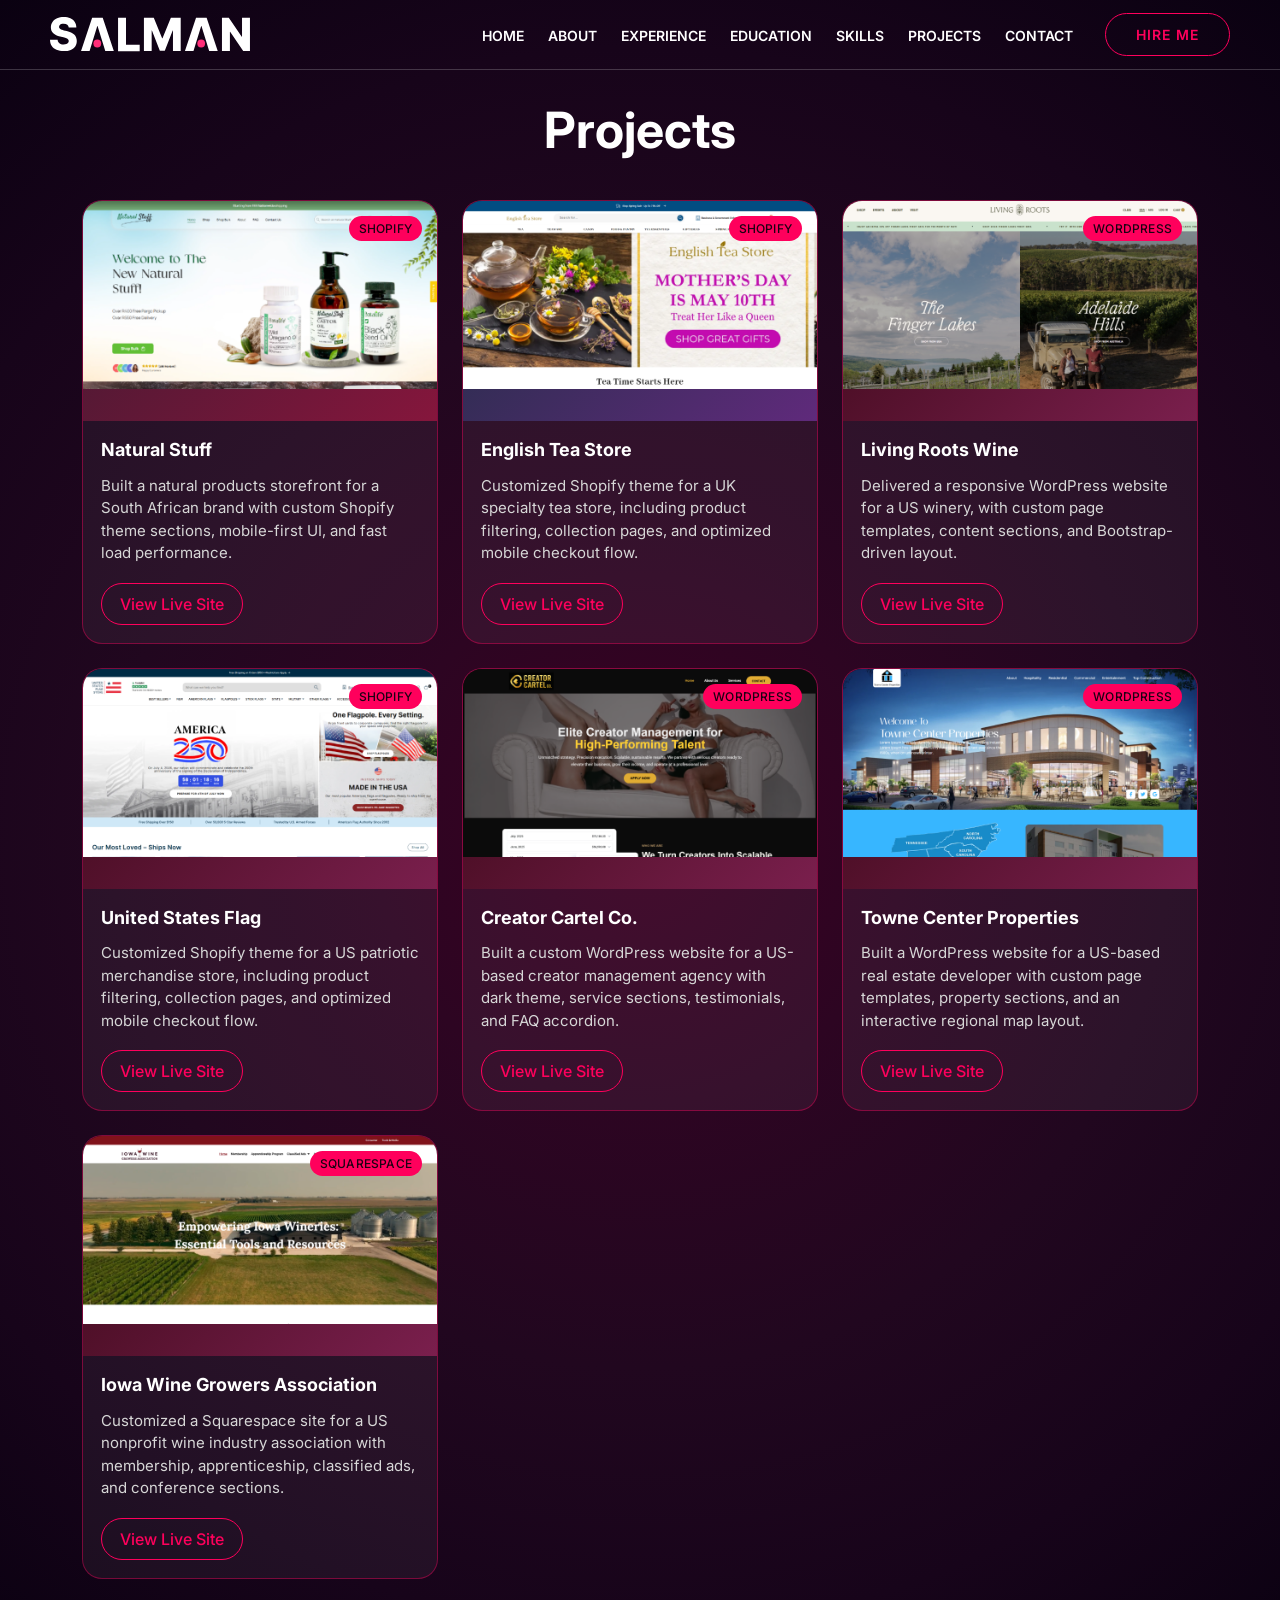
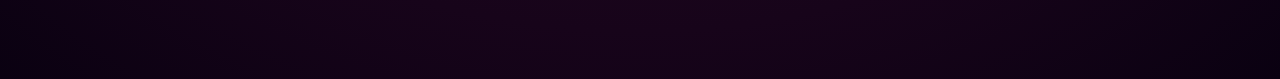
==== commit 9c6d3b80: "project add" ====
--- a/projects.html
+++ b/projects.html
@@ -189,6 +189,18 @@
                             </div>
                         </div>
                     </div>
+                    <div class="col-12 col-md-6 col-lg-4 ">
+                        <div class="project-card">
+                            <div class="project-thumb project-wine">
+                                <img src="Images/project-image7.png" alt="Iowa Wine Growers Association Website" class="img-fluid">
+                            </div>
+                            <div class="project-content">
+                                <h6>Iowa Wine Growers Association <span class="project-badge">Squarespace</span></h6>
+                                <p>Customized a Squarespace site for a US nonprofit wine industry association with membership, apprenticeship, classified ads, and conference sections.</p>
+                                <a href="https://iowawinegrowers.org/" target="_blank" class="project-btn">View Live Site</a>
+                            </div>
+                        </div>
+                    </div>
                 </div>
             </div>
         </div>
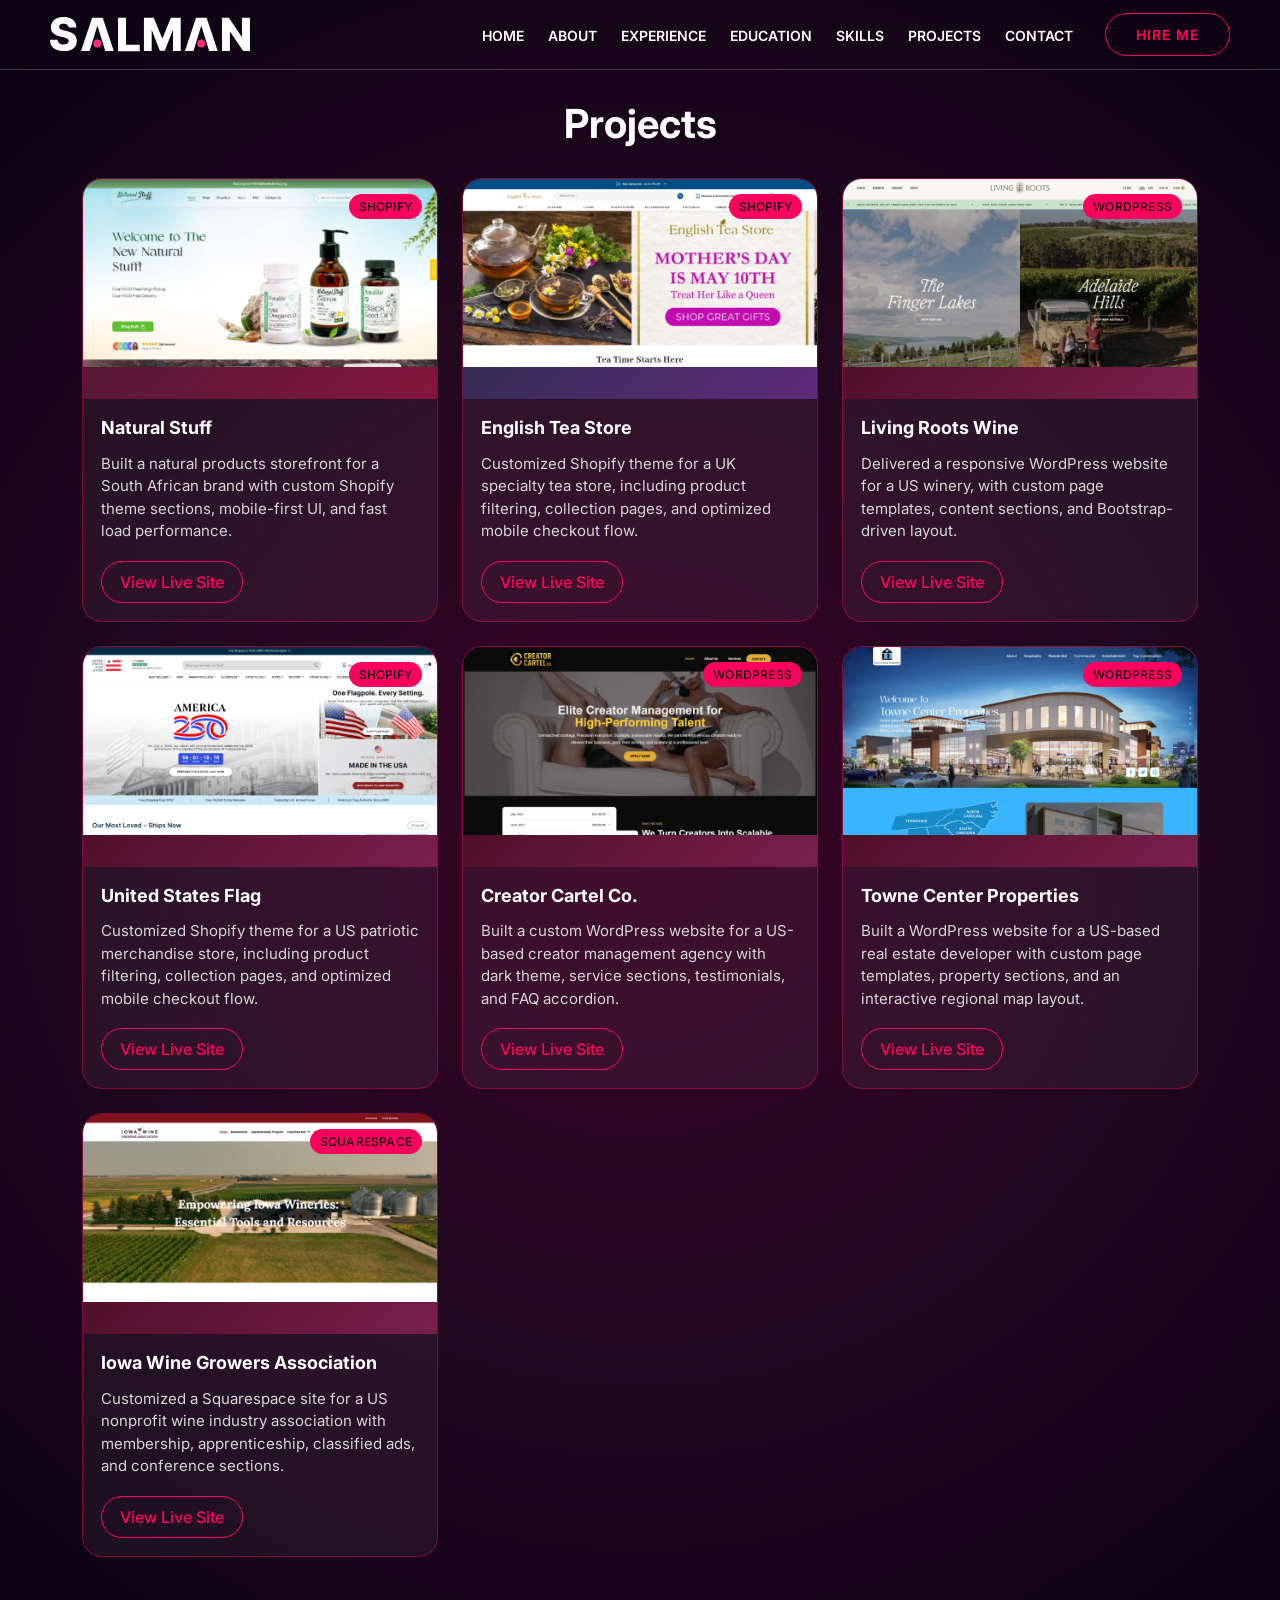
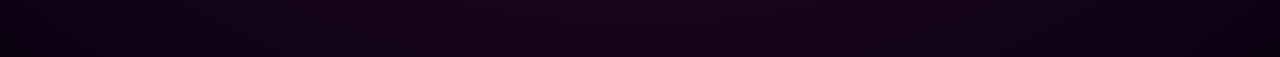
==== commit b3be2adb: "new updates" ====
--- a/projects.html
+++ b/projects.html
@@ -208,6 +208,7 @@
     </main>
 
     <!-- Js Files -->
+    <script src="https://code.jquery.com/jquery-3.7.1.js"></script>
     <script src="js/bootstrap.js"></script>
     <script src="js/javascript.js"></script>
 </body>
--- a/css/responsive.css
+++ b/css/responsive.css
@@ -63,7 +63,8 @@
         margin-bottom: 36px;
     }
 
-    .projects_section h2 {
+    .projects_section h2,
+    .projects_page h2 {
         font-size: 40px;
         margin-bottom: 30px;
     }
@@ -249,7 +250,8 @@
         padding: 80px 0;
     }
 
-    .projects_section h2 {
+    .projects_section h2,
+    .projects_page h2 {
         font-size: 40px;
     }
 
@@ -354,7 +356,8 @@
 
     .skills_section h2,
     .projects_section h2,
-    .contact_section h2 {
+    .contact_section h2,
+    .projects_page h2 {
         font-size: 8vw;
         margin-bottom: 30px;
     }
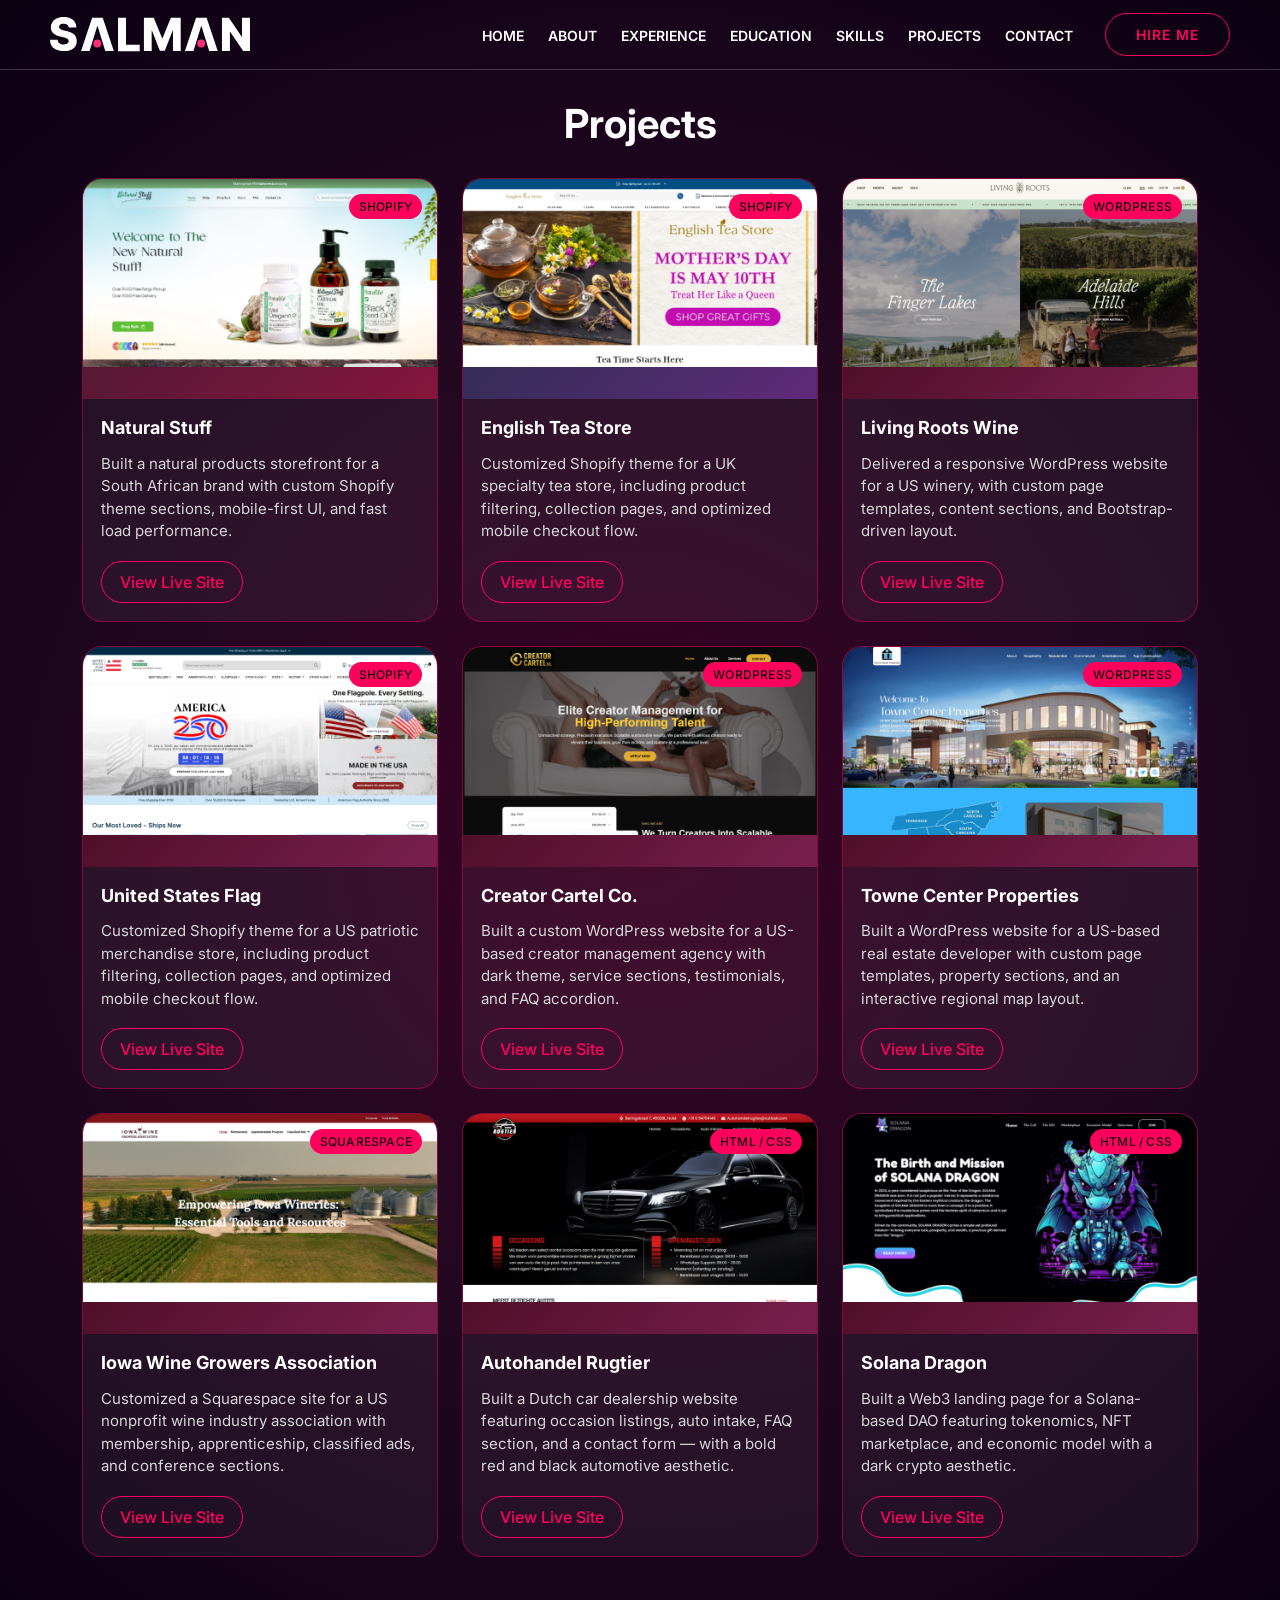
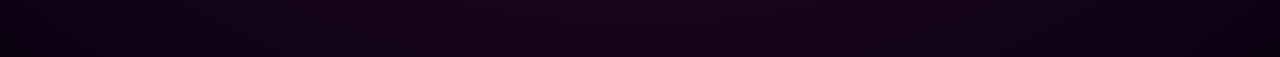
==== commit 5143d0f9: "new projects" ====
--- a/projects.html
+++ b/projects.html
@@ -201,6 +201,31 @@
                             </div>
                         </div>
                     </div>
+                    <div class="col-12 col-md-6 col-lg-4 ">
+                        <div class="project-card">
+                            <div class="project-thumb project-wine">
+                                <img src="Images/project-image8.png" alt="Iowa Wine Growers Association Website" class="img-fluid">
+                            </div>
+                            <div class="project-content">
+                                <h6>Autohandel Rugtier <span class="project-badge">HTML / CSS</span></h6>
+                                <p>Built a Dutch car dealership website featuring occasion listings, auto intake, FAQ section, and a contact form — with a bold red and black automotive aesthetic.</p>
+                                <a href="https://salmanansari-17.github.io/rugtier/" target="_blank" class="project-btn">View Live Site</a>
+                            </div>
+                        </div>
+                    </div>
+                    
+                    <div class="col-12 col-md-6 col-lg-4 ">
+                        <div class="project-card">
+                            <div class="project-thumb project-wine">
+                                <img src="Images/project-image9.png" alt="Iowa Wine Growers Association Website" class="img-fluid">
+                            </div>
+                            <div class="project-content">
+                                <h6>Solana Dragon <span class="project-badge">HTML / CSS</span></h6>
+                                <p>Built a Web3 landing page for a Solana-based DAO featuring tokenomics, NFT marketplace, and economic model with a dark crypto aesthetic.</p>
+                                <a href="https://salmanansari-17.github.io/solanadragon/" target="_blank" class="project-btn">View Live Site</a>
+                            </div>
+                        </div>
+                    </div>
                 </div>
             </div>
         </div>
